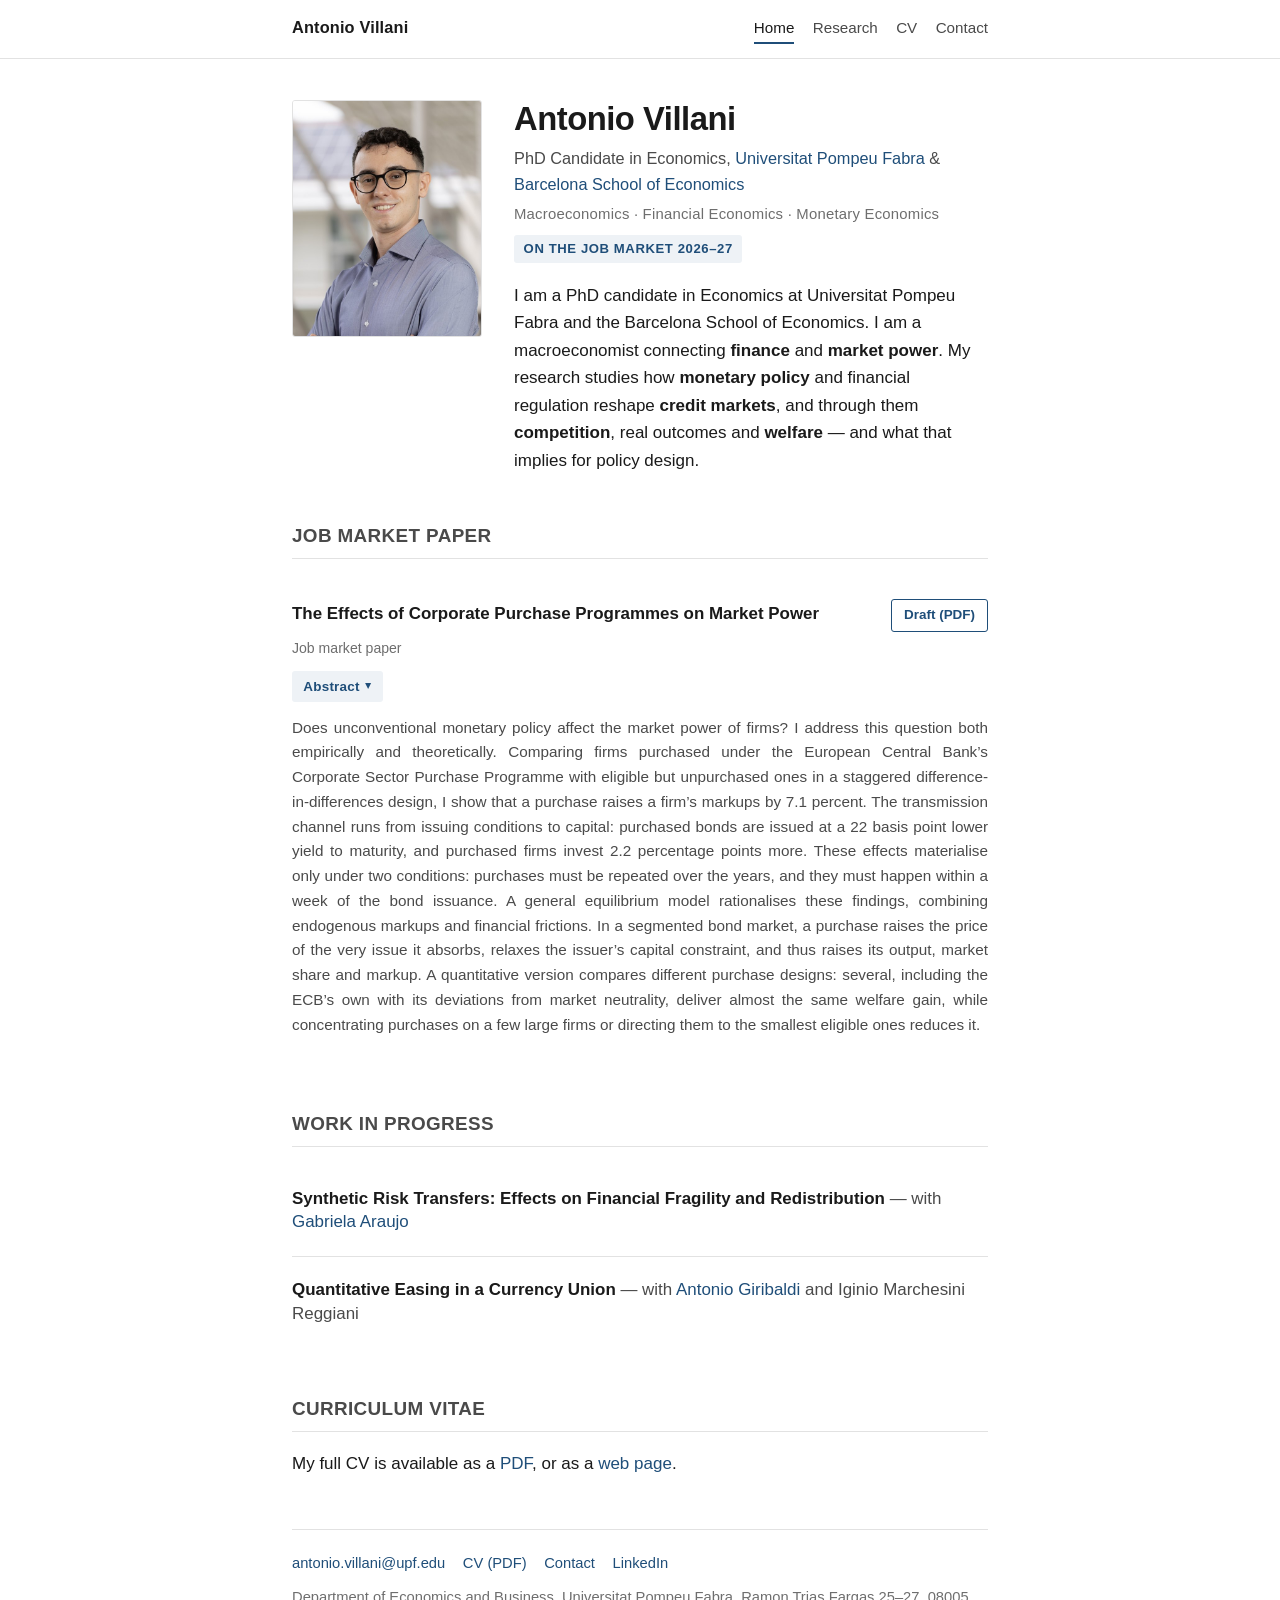
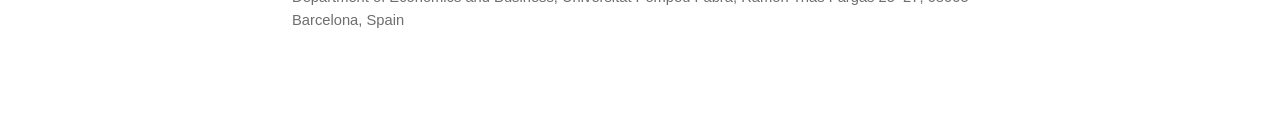
==== index.html @ 794d1407 "Publish 19 Oct JMP draft and its revised abstract - JMP: 19 October draft (110 pages) at the unchang" ====
<!DOCTYPE html>
<html lang="en">
<head>
<meta charset="utf-8">
<meta name="viewport" content="width=device-width, initial-scale=1">
<meta name="color-scheme" content="light">

<title>Antonio Villani &mdash; Macrofinance and Market Power | Economics PhD Candidate, UPF</title>
<meta name="description" content="Antonio Villani, economics PhD candidate at Universitat Pompeu Fabra. Macrofinance and market power: how monetary policy in credit markets affects competition.">
<meta name="author" content="Antonio Villani">
<link rel="canonical" href="https://antoniovillani.eu/">

<meta property="og:type" content="profile">
<meta property="og:site_name" content="Antonio Villani">
<meta property="og:title" content="Antonio Villani &mdash; Macrofinance and Market Power | Economics PhD Candidate, UPF">
<meta property="og:description" content="PhD candidate in economics at Universitat Pompeu Fabra and the Barcelona School of Economics, connecting macrofinance and market power. On the job market 2026-27.">
<meta property="og:url" content="https://antoniovillani.eu/">
<meta property="og:image" content="https://antoniovillani.eu/assets/photo.jpg">
<meta property="og:locale" content="en_GB">
<meta property="profile:first_name" content="Antonio">
<meta property="profile:last_name" content="Villani">
<meta name="twitter:card" content="summary">
<meta name="twitter:title" content="Antonio Villani &mdash; Macrofinance and Market Power | Economics PhD Candidate, UPF">
<meta name="twitter:description" content="PhD candidate in economics at Universitat Pompeu Fabra and the Barcelona School of Economics, connecting macrofinance and market power. On the job market 2026-27.">
<meta name="twitter:image" content="https://antoniovillani.eu/assets/photo.jpg">

<link rel="icon" href="assets/favicon.svg" type="image/svg+xml">
<link rel="stylesheet" href="css/style.css">

<script type="application/ld+json">
{
  "@context": "https://schema.org",
  "@type": "Person",
  "name": "Antonio Villani",
  "givenName": "Antonio",
  "familyName": "Villani",
  "jobTitle": "PhD Candidate in Economics",
  "url": "https://antoniovillani.eu/",
  "image": "https://antoniovillani.eu/assets/photo.jpg",
  "email": "mailto:antonio.villani@upf.edu",
  "sameAs": ["https://www.linkedin.com/in/antonio-villani-98it"],
  "description": "PhD candidate in economics at Universitat Pompeu Fabra and the Barcelona School of Economics, connecting finance and market power: how monetary policy and financial regulation reshape credit markets, and through them competition, real outcomes and welfare.",
  "knowsAbout": ["Macroeconomics", "Financial Economics", "Monetary Economics", "Firm Dynamics",
                 "Monetary Policy", "Fiscal Policy", "Business Cycles",
                 "Market Power", "Macrofinance", "Macroeconomic Theory"],
  "affiliation": [
    {
      "@type": "CollegeOrUniversity",
      "name": "Universitat Pompeu Fabra",
      "url": "https://www.upf.edu/"
    },
    {
      "@type": "EducationalOrganization",
      "name": "Barcelona School of Economics",
      "url": "https://bse.eu/"
    }
  ],
  "alumniOf": {
    "@type": "CollegeOrUniversity",
    "name": "Universitat Pompeu Fabra",
    "url": "https://www.upf.edu/"
  }
}
</script>

<script type="application/ld+json">
{
  "@context": "https://schema.org",
  "@type": "ScholarlyArticle",
  "headline": "The Effects of Corporate Purchase Programmes on Market Power",
  "name": "The Effects of Corporate Purchase Programmes on Market Power",
  "author": {
    "@type": "Person",
    "name": "Antonio Villani",
    "url": "https://antoniovillani.eu/"
  },
  "abstract": "Does unconventional monetary policy affect the market power of firms? I address this question both empirically and theoretically. Comparing firms purchased under the European Central Bank’s Corporate Sector Purchase Programme with eligible but unpurchased ones in a staggered difference-in-differences design, I show that a purchase raises a firm’s markups by 7.1 percent. The transmission channel runs from issuing conditions to capital: purchased bonds are issued at a 22 basis point lower yield to maturity, and purchased firms invest 2.2 percentage points more. These effects materialise only under two conditions: purchases must be repeated over the years, and they must happen within a week of the bond issuance. A general equilibrium model rationalises these findings, combining endogenous markups and financial frictions. In a segmented bond market, a purchase raises the price of the very issue it absorbs, relaxes the issuer’s capital constraint, and thus raises its output, market share and markup. A quantitative version compares different purchase designs: several, including the ECB’s own with its deviations from market neutrality, deliver almost the same welfare gain, while concentrating purchases on a few large firms or directing them to the smallest eligible ones reduces it.",
  "about": [
    "Market power",
    "Markups",
    "Unconventional monetary policy",
    "Corporate Sector Purchase Programme",
    "Corporate bond markets"
  ],
  "keywords": "Unconventional Monetary Policy, CSPP, Financial Frictions, Market Power, Endogenous Markups",
  "inLanguage": "en",
  "creativeWorkStatus": "Draft",
  "publisher": {
    "@type": "Organization",
    "name": "Universitat Pompeu Fabra"
  },
  "url": "https://antoniovillani.eu/files/villani_corporate_purchases_market_power.pdf",
  "encodingFormat": "application/pdf",
  "dateModified": "2026-10-19"
}
</script>
</head>
<body>

<a class="skip-link" href="#main">Skip to content</a>

<nav class="site-nav">
  <div class="nav-inner">
    <span class="nav-name"><a href="./">Antonio Villani</a></span>
    <div class="nav-links">
      <a href="./" class="active">Home</a>
      <a href="research.html">Research</a>
      <a href="cv.html">CV</a>
      <a href="contact.html">Contact</a>
    </div>
  </div>
</nav>

<div class="container">

  <header class="header-section">
    <img src="assets/photo.jpg"
         alt="Antonio Villani, PhD candidate in economics at Universitat Pompeu Fabra, researching macrofinance and market power"
         class="profile-photo" width="600" height="750">
    <div class="header-content">
      <h1>Antonio Villani</h1>
      <p class="role">PhD Candidate in Economics, <a href="https://www.upf.edu/">Universitat Pompeu Fabra</a> &amp; <a href="https://bse.eu/">Barcelona School of Economics</a></p>
      <p class="fields">Macroeconomics &middot; Financial Economics &middot; Monetary Economics</p>
      <p class="market-flag">On the job market 2026&ndash;27</p>

      <p class="intro-text">I am a PhD candidate in Economics at Universitat Pompeu Fabra and the Barcelona School of Economics. I am a macroeconomist connecting <strong>finance</strong> and <strong>market power</strong>. My research studies how <strong>monetary policy</strong> and financial regulation reshape <strong>credit markets</strong>, and through them <strong>competition</strong>, real outcomes and <strong>welfare</strong> &mdash; and what that implies for policy design.</p>
    </div>
  </header>

  <main id="main">

    <section aria-labelledby="jmp-heading">
      <h2 id="jmp-heading">Job Market Paper</h2>

      <article class="paper">
        <div class="paper-head">
          <h3 class="paper-title">The Effects of Corporate Purchase Programmes on Market Power</h3>
          <a class="paper-action-btn" href="files/villani_corporate_purchases_market_power.pdf">Draft (PDF)</a>
        </div>
        <p class="paper-meta">Job market paper</p>

        <details class="paper-toggle" open>
          <summary>Abstract</summary>
          <p class="paper-abstract">Does unconventional monetary policy affect the market power of firms? I address this question both empirically and theoretically. Comparing firms purchased under the European Central Bank&rsquo;s Corporate Sector Purchase Programme with eligible but unpurchased ones in a staggered difference-in-differences design, I show that a purchase raises a firm&rsquo;s markups by 7.1 percent. The transmission channel runs from issuing conditions to capital: purchased bonds are issued at a 22 basis point lower yield to maturity, and purchased firms invest 2.2 percentage points more. These effects materialise only under two conditions: purchases must be repeated over the years, and they must happen within a week of the bond issuance. A general equilibrium model rationalises these findings, combining endogenous markups and financial frictions. In a segmented bond market, a purchase raises the price of the very issue it absorbs, relaxes the issuer&rsquo;s capital constraint, and thus raises its output, market share and markup. A quantitative version compares different purchase designs: several, including the ECB&rsquo;s own with its deviations from market neutrality, deliver almost the same welfare gain, while concentrating purchases on a few large firms or directing them to the smallest eligible ones reduces it.</p>
        </details>
      </article>
    </section>

    <section aria-labelledby="wip-heading">
      <h2 id="wip-heading">Work in Progress</h2>

      <article class="paper">
        <div class="paper-head">
          <h3 class="paper-title">Synthetic Risk Transfers: Effects on Financial Fragility and Redistribution
            <span class="paper-coauthor">&mdash; with <a href="https://araujo-gabriela.github.io">Gabriela Araujo</a></span>
          </h3>
        </div>
      </article>

      <article class="paper">
        <div class="paper-head">
          <h3 class="paper-title">Quantitative Easing in a Currency Union
            <span class="paper-coauthor">&mdash; with <a href="https://antoniogiribaldi.github.io">Antonio Giribaldi</a> and Iginio Marchesini Reggiani</span>
          </h3>
        </div>
      </article>
    </section>

    <section aria-labelledby="cv-heading">
      <h2 id="cv-heading">Curriculum Vitae</h2>
      <p>My full CV is available as a <a href="files/villani_cv.pdf">PDF</a>, or as a <a href="cv.html">web page</a>.</p>
    </section>

  </main>

  <footer class="site-footer">
    <div class="footer-links">
      <a href="mailto:antonio.villani@upf.edu">antonio.villani@upf.edu</a>
      <a href="files/villani_cv.pdf">CV (PDF)</a>
      <a href="contact.html">Contact</a>
      <a href="https://www.linkedin.com/in/antonio-villani-98it">LinkedIn</a>
    </div>
    <p>Department of Economics and Business, Universitat Pompeu Fabra, Ramon Trias Fargas 25&ndash;27, 08005 Barcelona, Spain</p>
  </footer>

</div>

</body>
</html>
---- css/style.css ----
/* Antonio Villani — antoniovillani.eu
   One stylesheet. No frameworks, no external requests, no JavaScript. */

:root {
  --ink:        #1a1a1a;
  --ink-soft:   #4a4a4a;
  --ink-faint:  #6e6e6e;
  --accent:     #1f4e79;
  --accent-dk:  #163a59;
  --rule:       #e2e2e2;
  --bg:         #ffffff;
  --bg-soft:    #f7f7f5;
  --pill:       #eef2f6;
  --measure:    46rem;
}

*, *::before, *::after { box-sizing: border-box; }

html { -webkit-text-size-adjust: 100%; }

body {
  margin: 0;
  background: var(--bg);
  color: var(--ink);
  font-family: -apple-system, BlinkMacSystemFont, "Segoe UI", Roboto,
               "Helvetica Neue", Arial, sans-serif;
  font-size: 17px;
  line-height: 1.62;
  -webkit-font-smoothing: antialiased;
}

a { color: var(--accent); text-decoration: none; }
a:hover { color: var(--accent-dk); text-decoration: underline; }

/* ---------- Skip link (accessibility) ---------- */
.skip-link {
  position: absolute; left: -9999px; top: 0;
  background: var(--accent); color: #fff; padding: .6rem 1rem; z-index: 100;
}
.skip-link:focus { left: 0; }

/* ---------- Nav ---------- */
.site-nav {
  border-bottom: 1px solid var(--rule);
  background: rgba(255,255,255,.95);
  position: sticky; top: 0; z-index: 50;
  backdrop-filter: saturate(180%) blur(8px);
}
.nav-inner {
  max-width: var(--measure); margin: 0 auto; padding: .85rem 1.25rem;
  display: flex; align-items: baseline; justify-content: space-between;
  flex-wrap: wrap; gap: .4rem 1rem;
}
.nav-name {
  font-weight: 600; letter-spacing: .01em; color: var(--ink);
  font-size: 1.02rem; white-space: nowrap;
}
.nav-name a { color: inherit; }
.nav-name a:hover { text-decoration: none; color: var(--accent); }
.nav-links { display: flex; gap: 1.15rem; flex-wrap: wrap; }
.nav-links a {
  color: var(--ink-soft); font-size: .95rem;
  padding-bottom: 2px; border-bottom: 2px solid transparent;
}
.nav-links a:hover { color: var(--accent); text-decoration: none; }
.nav-links a.active { color: var(--ink); border-bottom-color: var(--accent); font-weight: 500; }

/* ---------- Layout ---------- */
.container { max-width: var(--measure); margin: 0 auto; padding: 2.6rem 1.25rem 4rem; }

h1 {
  font-size: 2.05rem; line-height: 1.18; margin: 0 0 .35rem;
  letter-spacing: -.015em; font-weight: 650;
}
h2 {
  font-size: 1.18rem; margin: 2.9rem 0 1.1rem; letter-spacing: .02em;
  text-transform: uppercase; color: var(--ink-soft); font-weight: 600;
  padding-bottom: .45rem; border-bottom: 1px solid var(--rule);
}
h3 { font-size: 1.04rem; margin: 1.9rem 0 .5rem; font-weight: 600; }
p { margin: 0 0 1.05rem; }

/* ---------- Header block ---------- */
.header-section {
  display: grid; grid-template-columns: 190px 1fr; gap: 2rem; align-items: start;
  margin-bottom: .8rem;
}
.profile-photo {
  width: 100%; height: auto; border-radius: 3px; display: block;
  border: 1px solid var(--rule);
}
.role { font-size: 1.02rem; color: var(--ink-soft); margin: 0 0 .3rem; }
.fields {
  font-size: .93rem; color: var(--ink-faint); margin: 0 0 .5rem;
  letter-spacing: .015em;
}
.market-flag {
  display: inline-block; font-size: .82rem; font-weight: 600;
  letter-spacing: .045em; text-transform: uppercase;
  color: var(--accent); background: var(--pill);
  padding: .22rem .6rem; border-radius: 3px; margin-bottom: 1.15rem;
}
.intro-text { margin-bottom: 1rem; }
.header-content > p:last-child { margin-bottom: 0; }

/* ---------- Papers ---------- */
.paper { padding: 1.35rem 0; border-bottom: 1px solid var(--rule); }
.paper:last-child { border-bottom: 0; }
.paper-head {
  display: flex; align-items: baseline; justify-content: space-between;
  gap: 1rem; flex-wrap: wrap;
}
.paper-title { font-size: 1.06rem; font-weight: 600; margin: 0; line-height: 1.4; flex: 1 1 20rem; }
.paper-meta { font-size: .88rem; color: var(--ink-faint); margin: .3rem 0 .7rem; }
.paper-coauthor { font-weight: 400; color: var(--ink-soft); }

.paper-action-btn {
  display: inline-block; font-size: .84rem; font-weight: 550;
  padding: .3rem .75rem; border: 1px solid var(--accent); border-radius: 3px;
  color: var(--accent); background: #fff; white-space: nowrap;
}
.paper-action-btn:hover { background: var(--accent); color: #fff; text-decoration: none; }
.paper-action-btn.muted {
  border-color: var(--rule); color: var(--ink-faint); cursor: default; background: var(--bg-soft);
}

/* Native <details> disclosure — no JavaScript anywhere on this site. */
.paper-toggle { margin-top: .2rem; }
.paper-toggle > summary {
  list-style: none; cursor: pointer; display: inline-flex; align-items: center;
  gap: .38rem; font-size: .84rem; font-weight: 550; letter-spacing: .02em;
  color: var(--accent); background: var(--pill);
  padding: .3rem .7rem; border-radius: 3px; user-select: none;
}
.paper-toggle > summary::-webkit-details-marker { display: none; }
.paper-toggle > summary::marker { content: ""; }
.paper-toggle > summary:hover { background: #e3eaf2; }
.paper-toggle > summary::after {
  content: "▸"; font-size: .72rem; transition: transform .15s ease; display: inline-block;
}
.paper-toggle[open] > summary::after { transform: rotate(90deg); }
.paper-abstract {
  margin: .85rem 0 .2rem; font-size: .955rem; color: var(--ink-soft);
  text-align: justify; hyphens: auto;
}
/* Research page shows abstracts permanently expanded. */
.abstract-static {
  margin: .7rem 0 0; font-size: .955rem; color: var(--ink-soft);
  text-align: justify; hyphens: auto;
}

/* ---------- Placeholders (must be impossible to miss) ---------- */
.placeholder {
  border-left: 3px solid #c9922e; background: #fdf7ea;
  padding: .8rem 1rem; margin: .9rem 0; font-size: .92rem; color: #6b5320;
}
.placeholder strong { color: #8a6516; letter-spacing: .04em; }

/* ---------- Definition-style lists (CV, teaching, contact) ---------- */
.entry { margin: 0 0 1.4rem; }
.entry-head {
  display: flex; justify-content: space-between; gap: 1rem;
  flex-wrap: wrap; align-items: baseline;
}
.entry-title { font-weight: 600; }
.entry-date { color: var(--ink-faint); font-size: .9rem; white-space: nowrap; }
.entry-detail { color: var(--ink-soft); font-size: .95rem; margin: .15rem 0 0; }

.contact-list { list-style: none; padding: 0; margin: 0; }
.contact-list li { margin-bottom: .8rem; }
.contact-label {
  display: block; font-size: .8rem; text-transform: uppercase;
  letter-spacing: .05em; color: var(--ink-faint); margin-bottom: .1rem;
}

/* ---------- Footer ---------- */
.site-footer {
  border-top: 1px solid var(--rule); margin-top: 3.2rem; padding-top: 1.4rem;
  font-size: .92rem; color: var(--ink-faint);
}
.site-footer a { color: var(--accent); }
.footer-links { display: flex; gap: 1.1rem; flex-wrap: wrap; margin-bottom: .6rem; }

/* ---------- Responsive ---------- */
@media (max-width: 720px) {
  body { font-size: 16.5px; }
  .container { padding: 2rem 1.1rem 3rem; }
  .header-section { grid-template-columns: 1fr; gap: 1.3rem; justify-items: center; text-align: center; }
  .profile-photo { max-width: 190px; }
  .header-content { text-align: left; }
  h1 { font-size: 1.8rem; text-align: center; }
  .role, .fields { text-align: center; }
  .market-flag { display: block; width: fit-content; margin-inline: auto; }
  .nav-inner { justify-content: center; }
  .paper-abstract, .abstract-static { text-align: left; }
}

@media print {
  .site-nav, .paper-action-btn { display: none; }
  .paper-toggle > summary { display: none; }
  .paper-abstract { display: block !important; }
  a { color: inherit; text-decoration: none; }
}

/* ==========================================================================
   CV document page (cv.html)
   Reads as a standalone document rather than a site page: its own toolbar
   instead of the site nav, tighter section rules, right-aligned year column.
   ========================================================================== */

.cv-toolbar {
  border-bottom: 1px solid var(--rule);
  background: rgba(255,255,255,.95);
  position: sticky; top: 0; z-index: 50;
  backdrop-filter: saturate(180%) blur(8px);
}
.cv-toolbar-inner {
  max-width: var(--measure); margin: 0 auto; padding: .8rem 1.25rem;
  display: flex; align-items: center; justify-content: space-between;
  gap: .6rem 1rem; flex-wrap: wrap;
}
.cv-toolbar-links { display: flex; gap: 1.1rem; flex-wrap: wrap; font-size: .95rem; }
.cv-toolbar-links a { color: var(--ink-soft); }
.cv-toolbar-links a:hover { color: var(--accent); text-decoration: none; }

.btn-pdf {
  display: inline-block; font-size: .86rem; font-weight: 600; letter-spacing: .015em;
  padding: .4rem .95rem; border-radius: 3px; white-space: nowrap;
  background: var(--accent); color: #fff; border: 1px solid var(--accent);
}
.btn-pdf:hover { background: var(--accent-dk); border-color: var(--accent-dk); color: #fff; text-decoration: none; }

.cv-name {
  font-size: 1.95rem; font-weight: 650; letter-spacing: -.015em;
  margin: 0 0 .9rem; line-height: 1.15;
}
.cv-contact {
  display: flex; justify-content: space-between; gap: 1rem 2rem; flex-wrap: wrap;
  font-size: .93rem; color: var(--ink-soft); line-height: 1.55;
  padding-bottom: 1.1rem; border-bottom: 2px solid var(--ink);
}

.cv-section { margin-top: 1.9rem; }
.cv-section-title {
  font-size: .82rem; font-weight: 700; letter-spacing: .09em; text-transform: uppercase;
  color: var(--ink); margin: 0 0 .7rem; padding-bottom: .3rem;
  border-bottom: 1px solid var(--rule);
}
.cv-subsection-title {
  font-size: .88rem; font-weight: 600; color: var(--ink-soft);
  margin: 1rem 0 .35rem; font-style: italic;
}

.cv-entries { width: 100%; border-collapse: collapse; }
.cv-entries td { vertical-align: top; padding: .3rem 0; font-size: .95rem; }
.cv-entries td.desc { padding-right: 1.2rem; }
.cv-entries td.year {
  text-align: right; white-space: nowrap; color: var(--ink-faint);
  font-size: .89rem; width: 1%; font-variant-numeric: tabular-nums;
}
.cv-entries td.yr {
  white-space: nowrap; color: var(--ink-faint); font-size: .89rem;
  width: 1%; padding-right: 1.1rem; font-variant-numeric: tabular-nums;
}
.cv-detail { display: block; color: var(--ink-faint); font-size: .88rem; margin-top: .1rem; }
.cv-list { margin: .2rem 0 0; padding-left: 1.15rem; font-size: .95rem; }
.cv-list li { margin-bottom: .3rem; }
.cv-list li::marker { color: var(--ink-faint); }
.cv-plain { font-size: .95rem; margin: 0; }
.cv-updated {
  margin-top: 2.4rem; padding-top: 1rem; border-top: 1px solid var(--rule);
  font-size: .86rem; color: var(--ink-faint);
}

@media (max-width: 720px) {
  .cv-name { font-size: 1.65rem; }
  .cv-contact { flex-direction: column; gap: .5rem; }
  /* Stack each row so a long description never crushes the year. */
  .cv-entries, .cv-entries tbody, .cv-entries tr, .cv-entries td { display: block; width: auto; }
  .cv-entries tr { padding: .45rem 0; }
  .cv-entries td { padding: 0; }
  .cv-entries td.year { text-align: left; margin-top: .1rem; }
  .cv-entries td.yr { margin-bottom: .1rem; font-weight: 600; }
}

@media print {
  .cv-toolbar { display: none; }
  .cv-section { break-inside: avoid; page-break-inside: avoid; }
  .cv-contact { border-bottom-color: #000; }
  .container { padding-top: 0; }
}
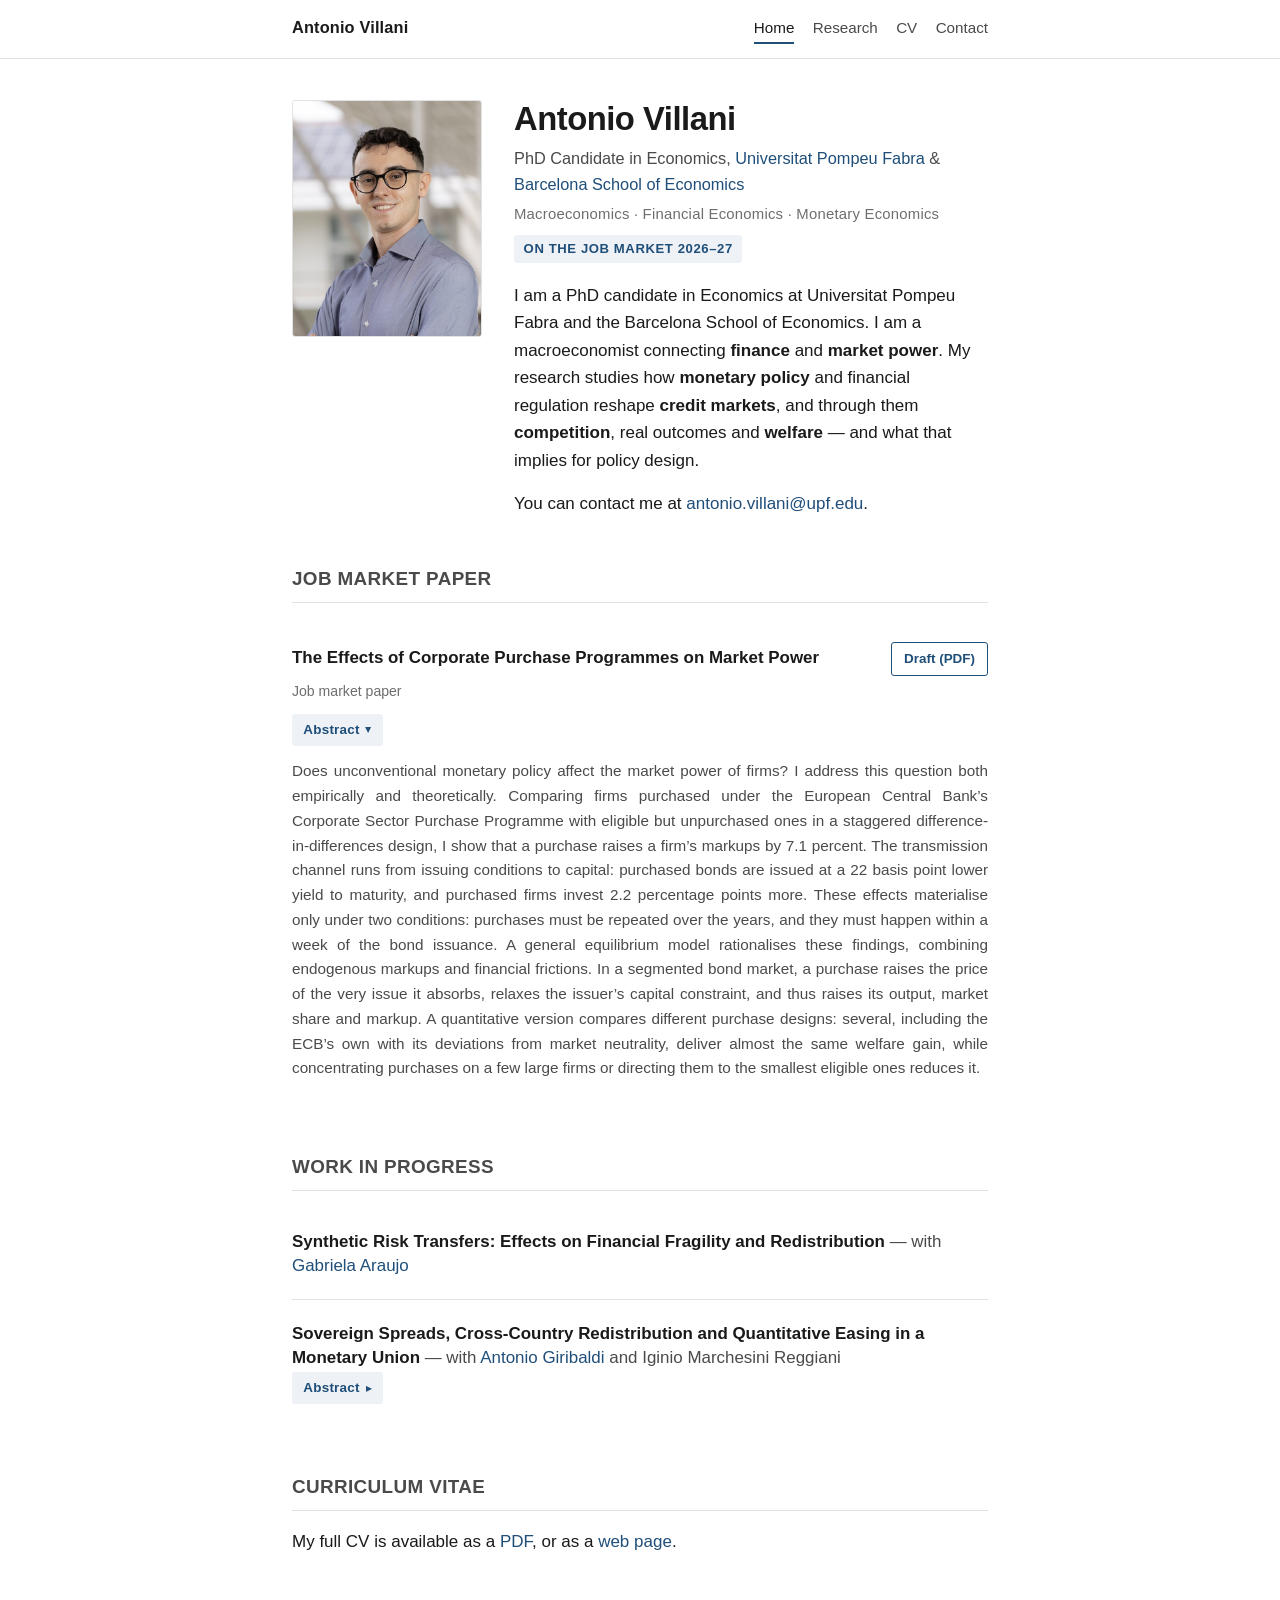
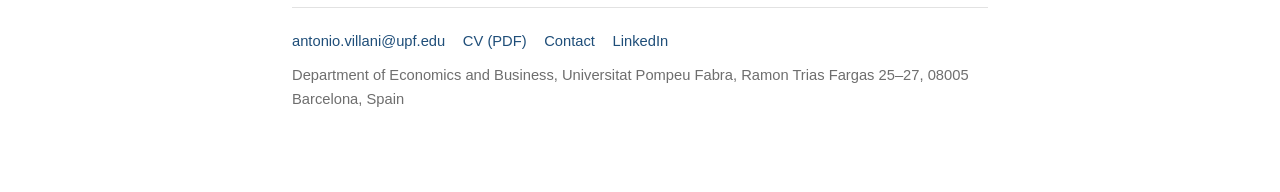
==== commit 81ac497e: "Monetary Union paper: new title and abstract; CV v10; contact line - Work in Progress: the paper wit" ====
--- a/index.html
+++ b/index.html
@@ -124,6 +124,7 @@
       <p class="market-flag">On the job market 2026&ndash;27</p>
 
       <p class="intro-text">I am a PhD candidate in Economics at Universitat Pompeu Fabra and the Barcelona School of Economics. I am a macroeconomist connecting <strong>finance</strong> and <strong>market power</strong>. My research studies how <strong>monetary policy</strong> and financial regulation reshape <strong>credit markets</strong>, and through them <strong>competition</strong>, real outcomes and <strong>welfare</strong> &mdash; and what that implies for policy design.</p>
+      <p class="intro-text">You can contact me at <a href="mailto:antonio.villani@upf.edu">antonio.villani@upf.edu</a>.</p>
     </div>
   </header>
 
@@ -159,10 +160,14 @@
 
       <article class="paper">
         <div class="paper-head">
-          <h3 class="paper-title">Quantitative Easing in a Currency Union
+          <h3 class="paper-title">Sovereign Spreads, Cross-Country Redistribution and Quantitative Easing in a Monetary Union
             <span class="paper-coauthor">&mdash; with <a href="https://antoniogiribaldi.github.io">Antonio Giribaldi</a> and Iginio Marchesini Reggiani</span>
           </h3>
         </div>
+        <details class="paper-toggle">
+          <summary>Abstract</summary>
+          <p class="paper-abstract">In a monetary union without a fiscal union, each government pays its own interest rate while its bonds are held across borders. Spread differentials that arise from financial frictions rather than default risk therefore redistribute resources between the households of different member states, a channel distinct from the level of interest rates. We document the interest flows that spread differentials generate across euro-area countries, using bilateral holdings imputed from the ECB&rsquo;s Securities Holdings Statistics. We then build a two-country New Keynesian model in which financial frictions generate these differentials. After a common financial shock, the spread of the more indebted country rises more, and resources flow from its households to those of the other country. Quantitative easing allocated by the capital key barely narrows the differential and leaves most of this redistribution in place; purchases targeted at the high-spread country close the differential and largely offset it.</p>
+        </details>
       </article>
     </section>
 
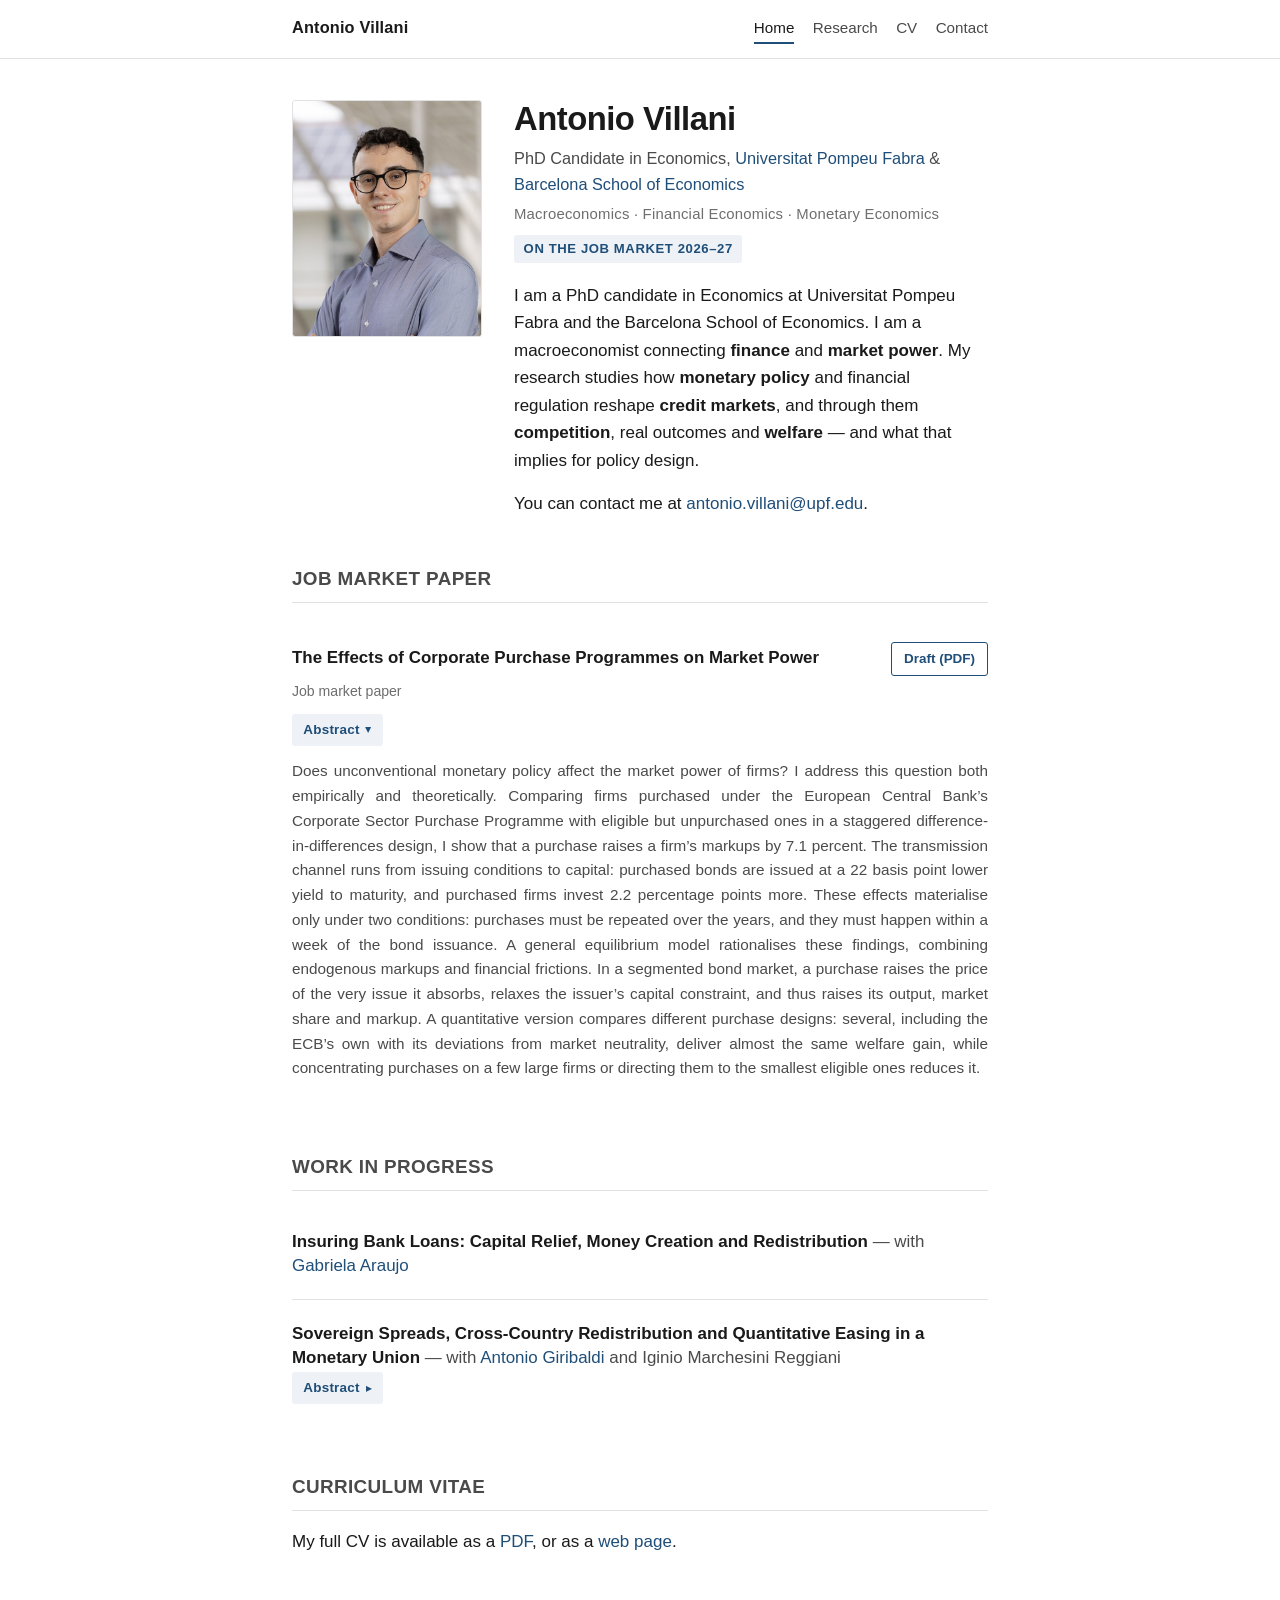
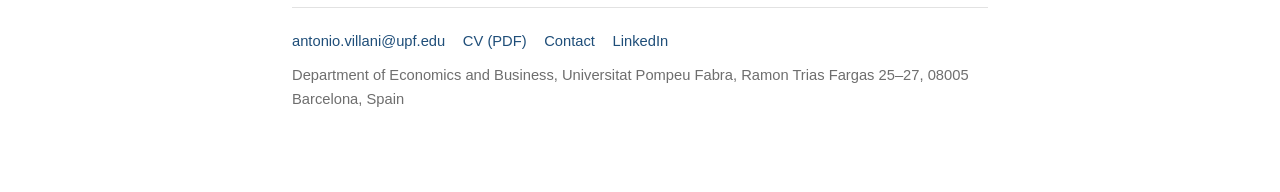
==== commit 2ddd4a7a: "Publish CV v11; retitle the joint paper with Gabriela Araujo CV PDF replaced by the 26 Oct vintage (" ====
--- a/index.html
+++ b/index.html
@@ -40,7 +40,7 @@
   "email": "mailto:antonio.villani@upf.edu",
   "sameAs": ["https://www.linkedin.com/in/antonio-villani-98it"],
   "description": "PhD candidate in economics at Universitat Pompeu Fabra and the Barcelona School of Economics, connecting finance and market power: how monetary policy and financial regulation reshape credit markets, and through them competition, real outcomes and welfare.",
-  "knowsAbout": ["Macroeconomics", "Financial Economics", "Monetary Economics", "Firm Dynamics",
+  "knowsAbout": ["Macroeconomics", "Financial Economics", "Monetary Economics",
                  "Monetary Policy", "Fiscal Policy", "Business Cycles",
                  "Market Power", "Macrofinance", "Macroeconomic Theory"],
   "affiliation": [
@@ -152,7 +152,7 @@
 
       <article class="paper">
         <div class="paper-head">
-          <h3 class="paper-title">Synthetic Risk Transfers: Effects on Financial Fragility and Redistribution
+          <h3 class="paper-title">Insuring Bank Loans: Capital Relief, Money Creation and Redistribution
             <span class="paper-coauthor">&mdash; with <a href="https://araujo-gabriela.github.io">Gabriela Araujo</a></span>
           </h3>
         </div>
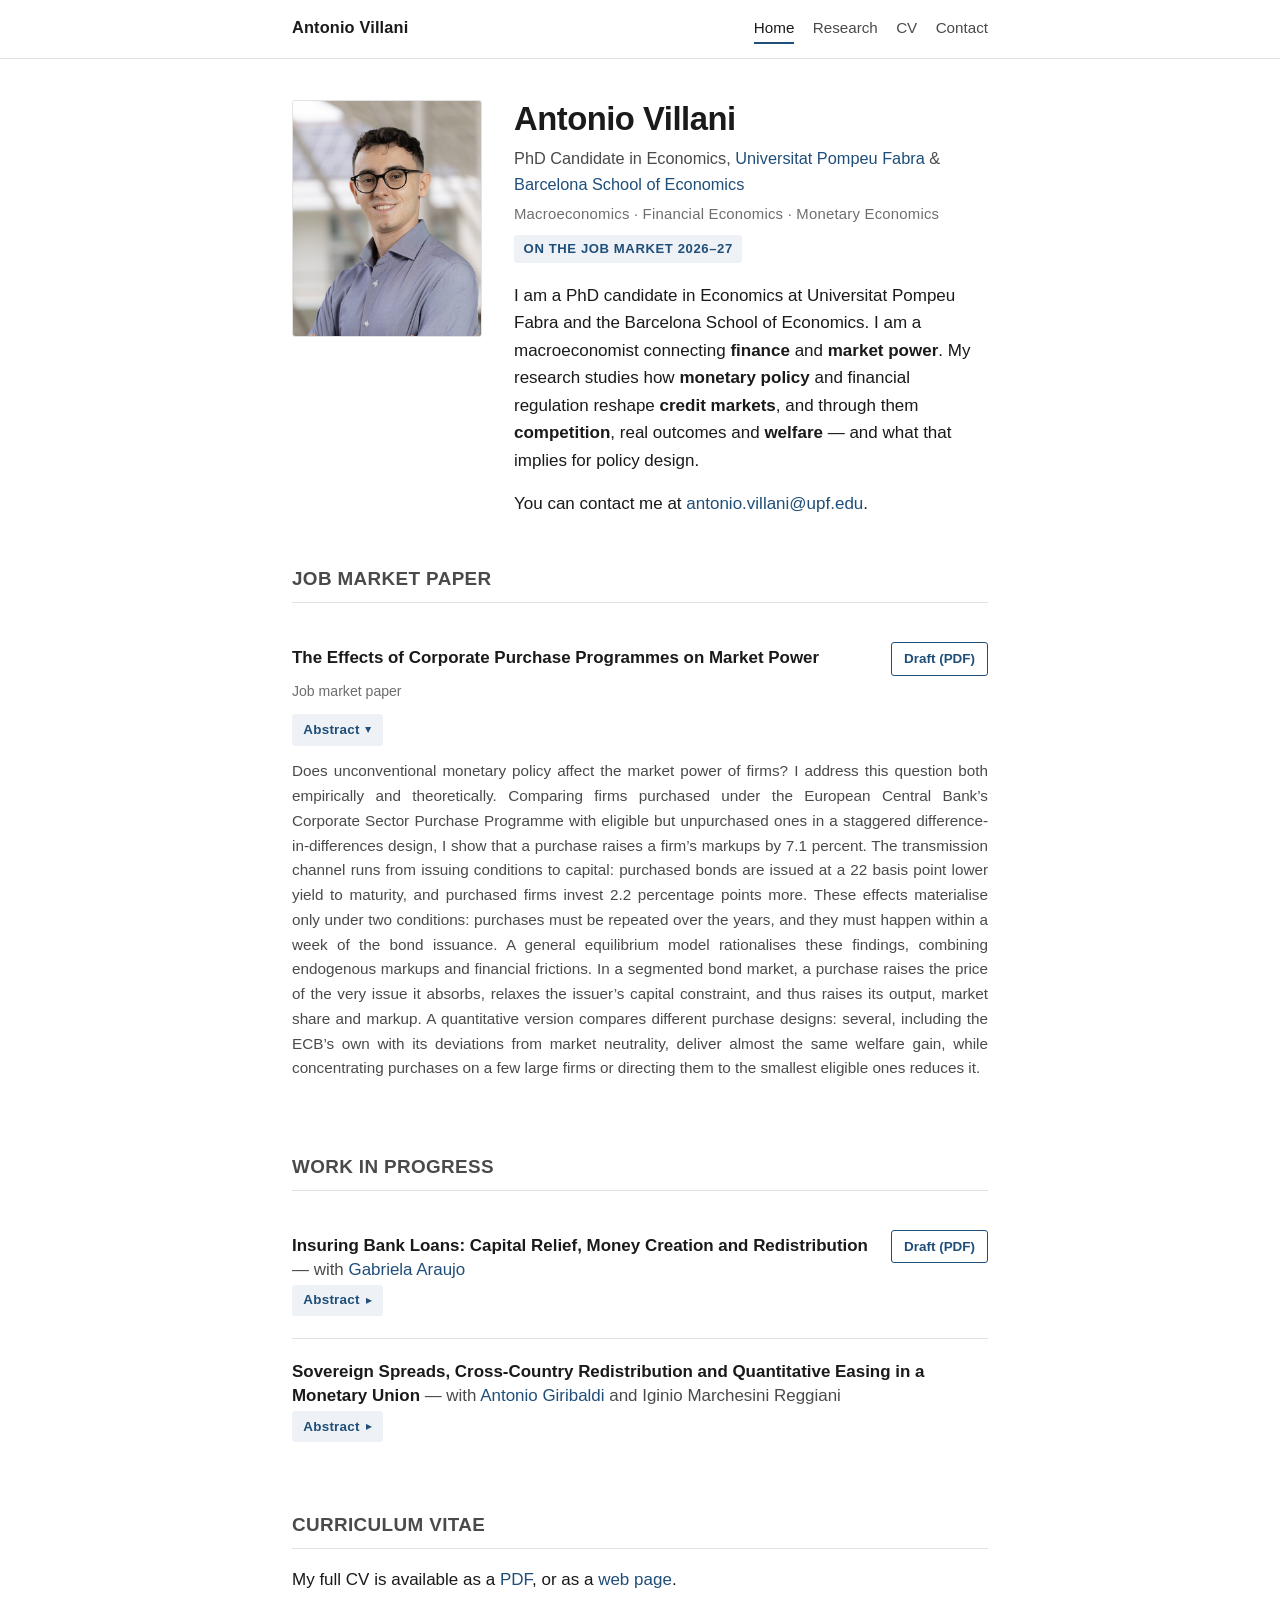
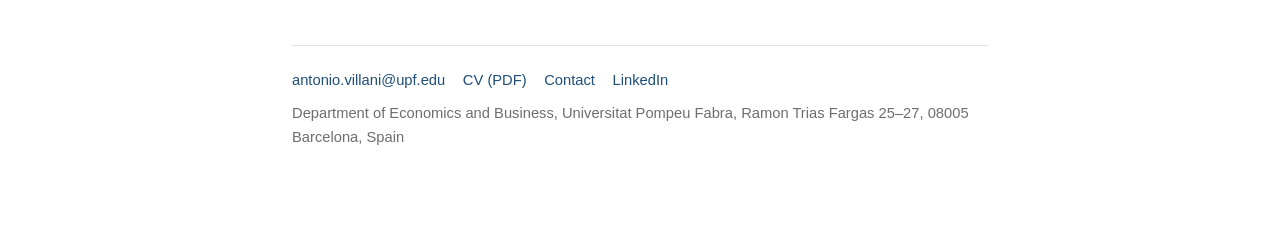
==== commit 264d7ee4: "Publish the Araujo paper draft and final abstract; CV v12 Draft (79 pp) overwrites the placeholder a" ====
--- a/index.html
+++ b/index.html
@@ -94,6 +94,33 @@
   "dateModified": "2026-10-19"
 }
 </script>
+
+<script type="application/ld+json">
+{
+  "@context": "https://schema.org",
+  "@type": "ScholarlyArticle",
+  "headline": "Insuring Bank Loans: Capital Relief, Money Creation and Redistribution",
+  "name": "Insuring Bank Loans: Capital Relief, Money Creation and Redistribution",
+  "author": [
+    {
+      "@type": "Person",
+      "name": "Gabriela Araujo",
+      "url": "https://araujo-gabriela.github.io"
+    },
+    {
+      "@type": "Person",
+      "name": "Antonio Villani",
+      "url": "https://antoniovillani.eu/"
+    }
+  ],
+  "abstract": "We develop a general-equilibrium model of loan insurance and bank capital, emphasizing the wedge between the capital insurance releases and the risk it transfers. Priced at the loss it transfers, protection is bought for the capital relief. Because bank lending creates deposits, the price level moves with credit, and the real value of the wages workers hold as money moves against it. The model explains why euro-area banks insure loans whose capital charge is high relative to their risk and become riskier relative to their capital. Quantitatively, insurance barely moves credit or prices but thins bank capital, and a tighter requirement leaks into the insurance market. After a shock the size of the global financial crisis, the price of protection rises as bank capital becomes scarce. When banks cannot raise all the capital they need, lending contracts and the burden shifts from bank owners to workers, whose wages it finances.",
+  "inLanguage": "en",
+  "creativeWorkStatus": "Draft",
+  "url": "https://antoniovillani.eu/files/araujo_villani_loan_insurance_money_redistribution.pdf",
+  "encodingFormat": "application/pdf",
+  "dateModified": "2026-10-26"
+}
+</script>
 </head>
 <body>
 
@@ -155,7 +182,12 @@
           <h3 class="paper-title">Insuring Bank Loans: Capital Relief, Money Creation and Redistribution
             <span class="paper-coauthor">&mdash; with <a href="https://araujo-gabriela.github.io">Gabriela Araujo</a></span>
           </h3>
+          <a class="paper-action-btn" href="files/araujo_villani_loan_insurance_money_redistribution.pdf">Draft (PDF)</a>
         </div>
+        <details class="paper-toggle">
+          <summary>Abstract</summary>
+          <p class="paper-abstract">We develop a general-equilibrium model of loan insurance and bank capital, emphasizing the wedge between the capital insurance releases and the risk it transfers. Priced at the loss it transfers, protection is bought for the capital relief. Because bank lending creates deposits, the price level moves with credit, and the real value of the wages workers hold as money moves against it. The model explains why euro-area banks insure loans whose capital charge is high relative to their risk and become riskier relative to their capital. Quantitatively, insurance barely moves credit or prices but thins bank capital, and a tighter requirement leaks into the insurance market. After a shock the size of the global financial crisis, the price of protection rises as bank capital becomes scarce. When banks cannot raise all the capital they need, lending contracts and the burden shifts from bank owners to workers, whose wages it finances.</p>
+        </details>
       </article>
 
       <article class="paper">
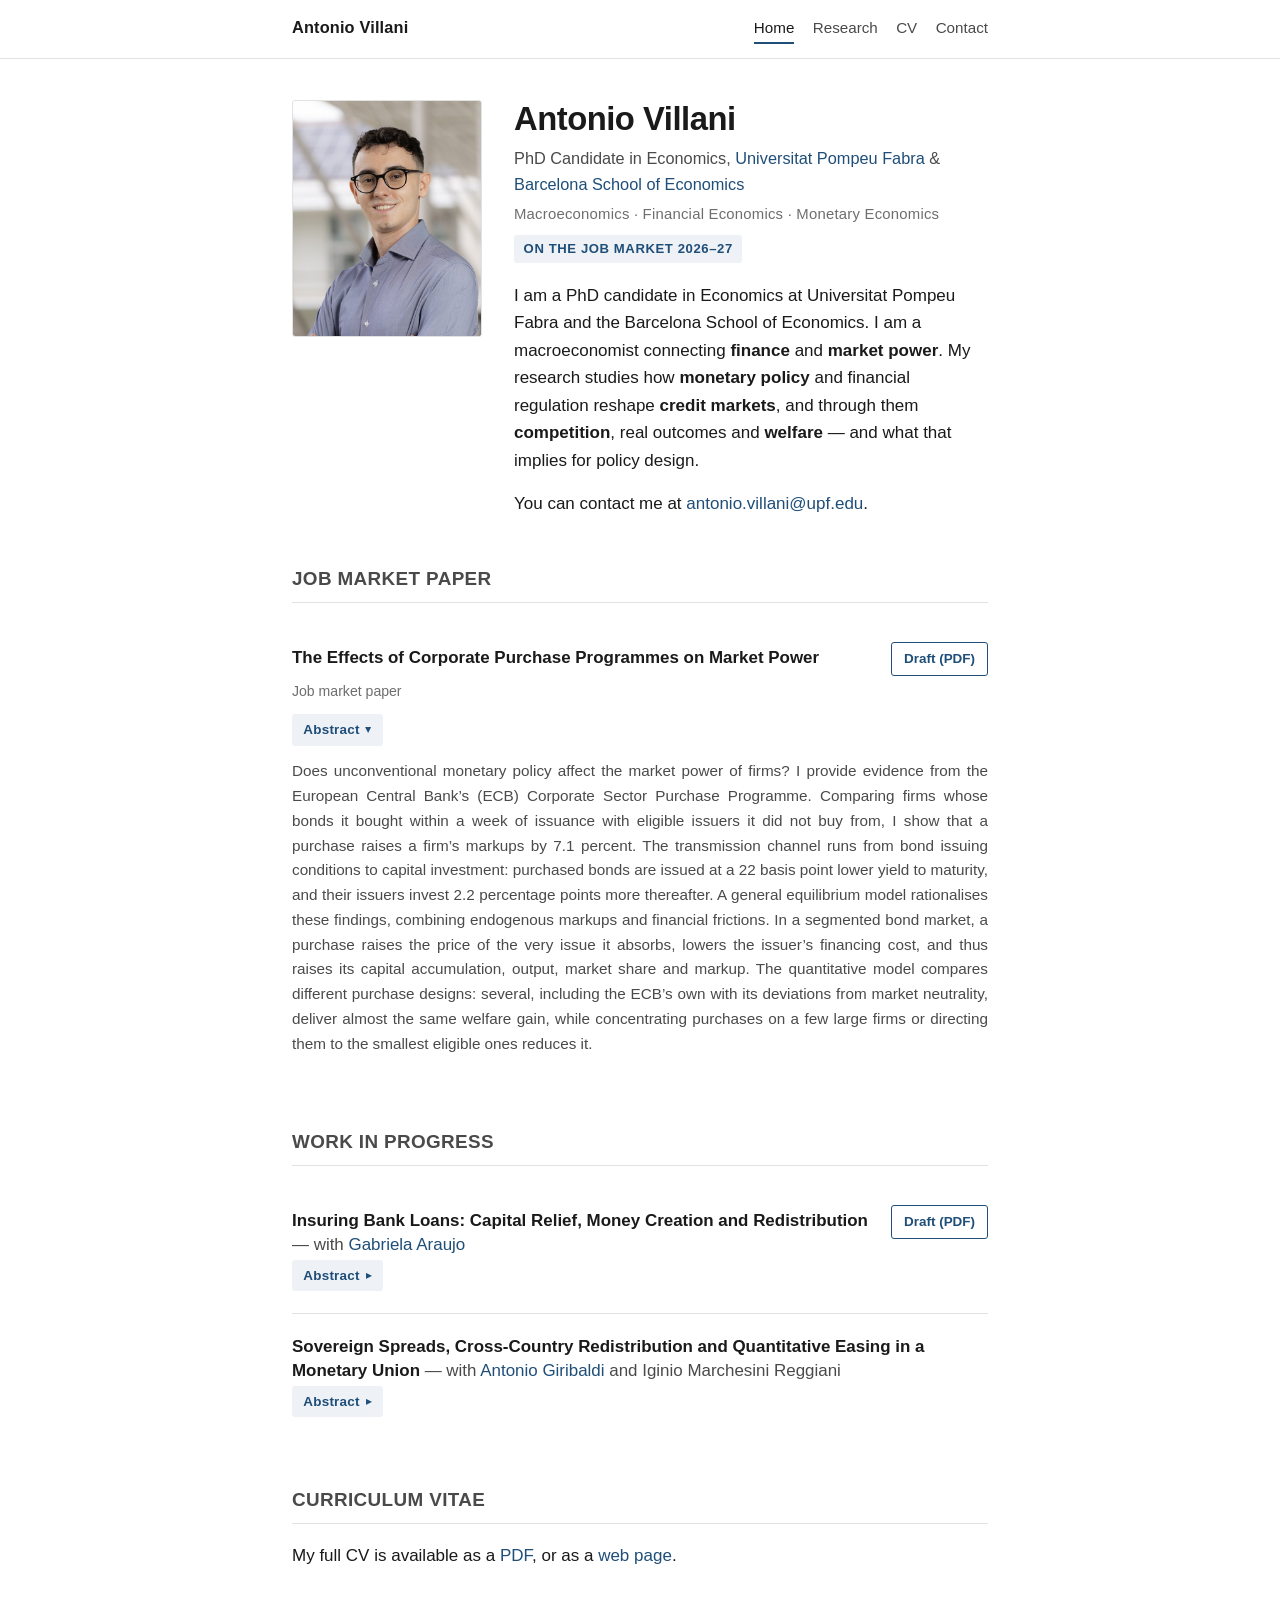
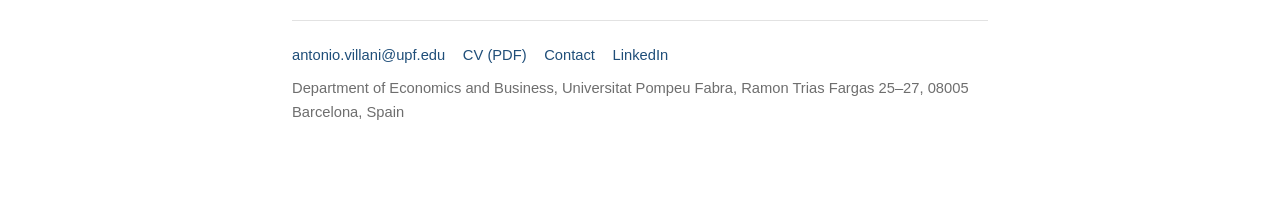
==== commit 3a140885: "Publish 31 Oct JMP draft and CV v13 JMP PDF replaced by the 31 Oct draft (105 pp). New abstract in a" ====
--- a/index.html
+++ b/index.html
@@ -15,14 +15,14 @@
 <meta property="og:title" content="Antonio Villani &mdash; Macrofinance and Market Power | Economics PhD Candidate, UPF">
 <meta property="og:description" content="PhD candidate in economics at Universitat Pompeu Fabra and the Barcelona School of Economics, connecting macrofinance and market power. On the job market 2026-27.">
 <meta property="og:url" content="https://antoniovillani.eu/">
-<meta property="og:image" content="https://antoniovillani.eu/assets/photo.jpg">
+<meta property="og:image" content="https://antoniovillani.eu/assets/photo.jpg?v=2">
 <meta property="og:locale" content="en_GB">
 <meta property="profile:first_name" content="Antonio">
 <meta property="profile:last_name" content="Villani">
 <meta name="twitter:card" content="summary">
 <meta name="twitter:title" content="Antonio Villani &mdash; Macrofinance and Market Power | Economics PhD Candidate, UPF">
 <meta name="twitter:description" content="PhD candidate in economics at Universitat Pompeu Fabra and the Barcelona School of Economics, connecting macrofinance and market power. On the job market 2026-27.">
-<meta name="twitter:image" content="https://antoniovillani.eu/assets/photo.jpg">
+<meta name="twitter:image" content="https://antoniovillani.eu/assets/photo.jpg?v=2">
 
 <link rel="icon" href="assets/favicon.svg" type="image/svg+xml">
 <link rel="stylesheet" href="css/style.css">
@@ -36,7 +36,7 @@
   "familyName": "Villani",
   "jobTitle": "PhD Candidate in Economics",
   "url": "https://antoniovillani.eu/",
-  "image": "https://antoniovillani.eu/assets/photo.jpg",
+  "image": "https://antoniovillani.eu/assets/photo.jpg?v=2",
   "email": "mailto:antonio.villani@upf.edu",
   "sameAs": ["https://www.linkedin.com/in/antonio-villani-98it"],
   "description": "PhD candidate in economics at Universitat Pompeu Fabra and the Barcelona School of Economics, connecting finance and market power: how monetary policy and financial regulation reshape credit markets, and through them competition, real outcomes and welfare.",
@@ -74,7 +74,7 @@
     "name": "Antonio Villani",
     "url": "https://antoniovillani.eu/"
   },
-  "abstract": "Does unconventional monetary policy affect the market power of firms? I address this question both empirically and theoretically. Comparing firms purchased under the European Central Bank’s Corporate Sector Purchase Programme with eligible but unpurchased ones in a staggered difference-in-differences design, I show that a purchase raises a firm’s markups by 7.1 percent. The transmission channel runs from issuing conditions to capital: purchased bonds are issued at a 22 basis point lower yield to maturity, and purchased firms invest 2.2 percentage points more. These effects materialise only under two conditions: purchases must be repeated over the years, and they must happen within a week of the bond issuance. A general equilibrium model rationalises these findings, combining endogenous markups and financial frictions. In a segmented bond market, a purchase raises the price of the very issue it absorbs, relaxes the issuer’s capital constraint, and thus raises its output, market share and markup. A quantitative version compares different purchase designs: several, including the ECB’s own with its deviations from market neutrality, deliver almost the same welfare gain, while concentrating purchases on a few large firms or directing them to the smallest eligible ones reduces it.",
+  "abstract": "Does unconventional monetary policy affect the market power of firms? I provide evidence from the European Central Bank’s (ECB) Corporate Sector Purchase Programme. Comparing firms whose bonds it bought within a week of issuance with eligible issuers it did not buy from, I show that a purchase raises a firm’s markups by 7.1 percent. The transmission channel runs from bond issuing conditions to capital investment: purchased bonds are issued at a 22 basis point lower yield to maturity, and their issuers invest 2.2 percentage points more thereafter. A general equilibrium model rationalises these findings, combining endogenous markups and financial frictions. In a segmented bond market, a purchase raises the price of the very issue it absorbs, lowers the issuer’s financing cost, and thus raises its capital accumulation, output, market share and markup. The quantitative model compares different purchase designs: several, including the ECB’s own with its deviations from market neutrality, deliver almost the same welfare gain, while concentrating purchases on a few large firms or directing them to the smallest eligible ones reduces it.",
   "about": [
     "Market power",
     "Markups",
@@ -91,7 +91,7 @@
   },
   "url": "https://antoniovillani.eu/files/villani_corporate_purchases_market_power.pdf",
   "encodingFormat": "application/pdf",
-  "dateModified": "2026-10-19"
+  "dateModified": "2026-10-31"
 }
 </script>
 
@@ -141,7 +141,7 @@
 <div class="container">
 
   <header class="header-section">
-    <img src="assets/photo.jpg"
+    <img src="assets/photo.jpg?v=2"
          alt="Antonio Villani, PhD candidate in economics at Universitat Pompeu Fabra, researching macrofinance and market power"
          class="profile-photo" width="600" height="750">
     <div class="header-content">
@@ -169,7 +169,7 @@
 
         <details class="paper-toggle" open>
           <summary>Abstract</summary>
-          <p class="paper-abstract">Does unconventional monetary policy affect the market power of firms? I address this question both empirically and theoretically. Comparing firms purchased under the European Central Bank&rsquo;s Corporate Sector Purchase Programme with eligible but unpurchased ones in a staggered difference-in-differences design, I show that a purchase raises a firm&rsquo;s markups by 7.1 percent. The transmission channel runs from issuing conditions to capital: purchased bonds are issued at a 22 basis point lower yield to maturity, and purchased firms invest 2.2 percentage points more. These effects materialise only under two conditions: purchases must be repeated over the years, and they must happen within a week of the bond issuance. A general equilibrium model rationalises these findings, combining endogenous markups and financial frictions. In a segmented bond market, a purchase raises the price of the very issue it absorbs, relaxes the issuer&rsquo;s capital constraint, and thus raises its output, market share and markup. A quantitative version compares different purchase designs: several, including the ECB&rsquo;s own with its deviations from market neutrality, deliver almost the same welfare gain, while concentrating purchases on a few large firms or directing them to the smallest eligible ones reduces it.</p>
+          <p class="paper-abstract">Does unconventional monetary policy affect the market power of firms? I provide evidence from the European Central Bank&rsquo;s (ECB) Corporate Sector Purchase Programme. Comparing firms whose bonds it bought within a week of issuance with eligible issuers it did not buy from, I show that a purchase raises a firm&rsquo;s markups by 7.1 percent. The transmission channel runs from bond issuing conditions to capital investment: purchased bonds are issued at a 22 basis point lower yield to maturity, and their issuers invest 2.2 percentage points more thereafter. A general equilibrium model rationalises these findings, combining endogenous markups and financial frictions. In a segmented bond market, a purchase raises the price of the very issue it absorbs, lowers the issuer&rsquo;s financing cost, and thus raises its capital accumulation, output, market share and markup. The quantitative model compares different purchase designs: several, including the ECB&rsquo;s own with its deviations from market neutrality, deliver almost the same welfare gain, while concentrating purchases on a few large firms or directing them to the smallest eligible ones reduces it.</p>
         </details>
       </article>
     </section>
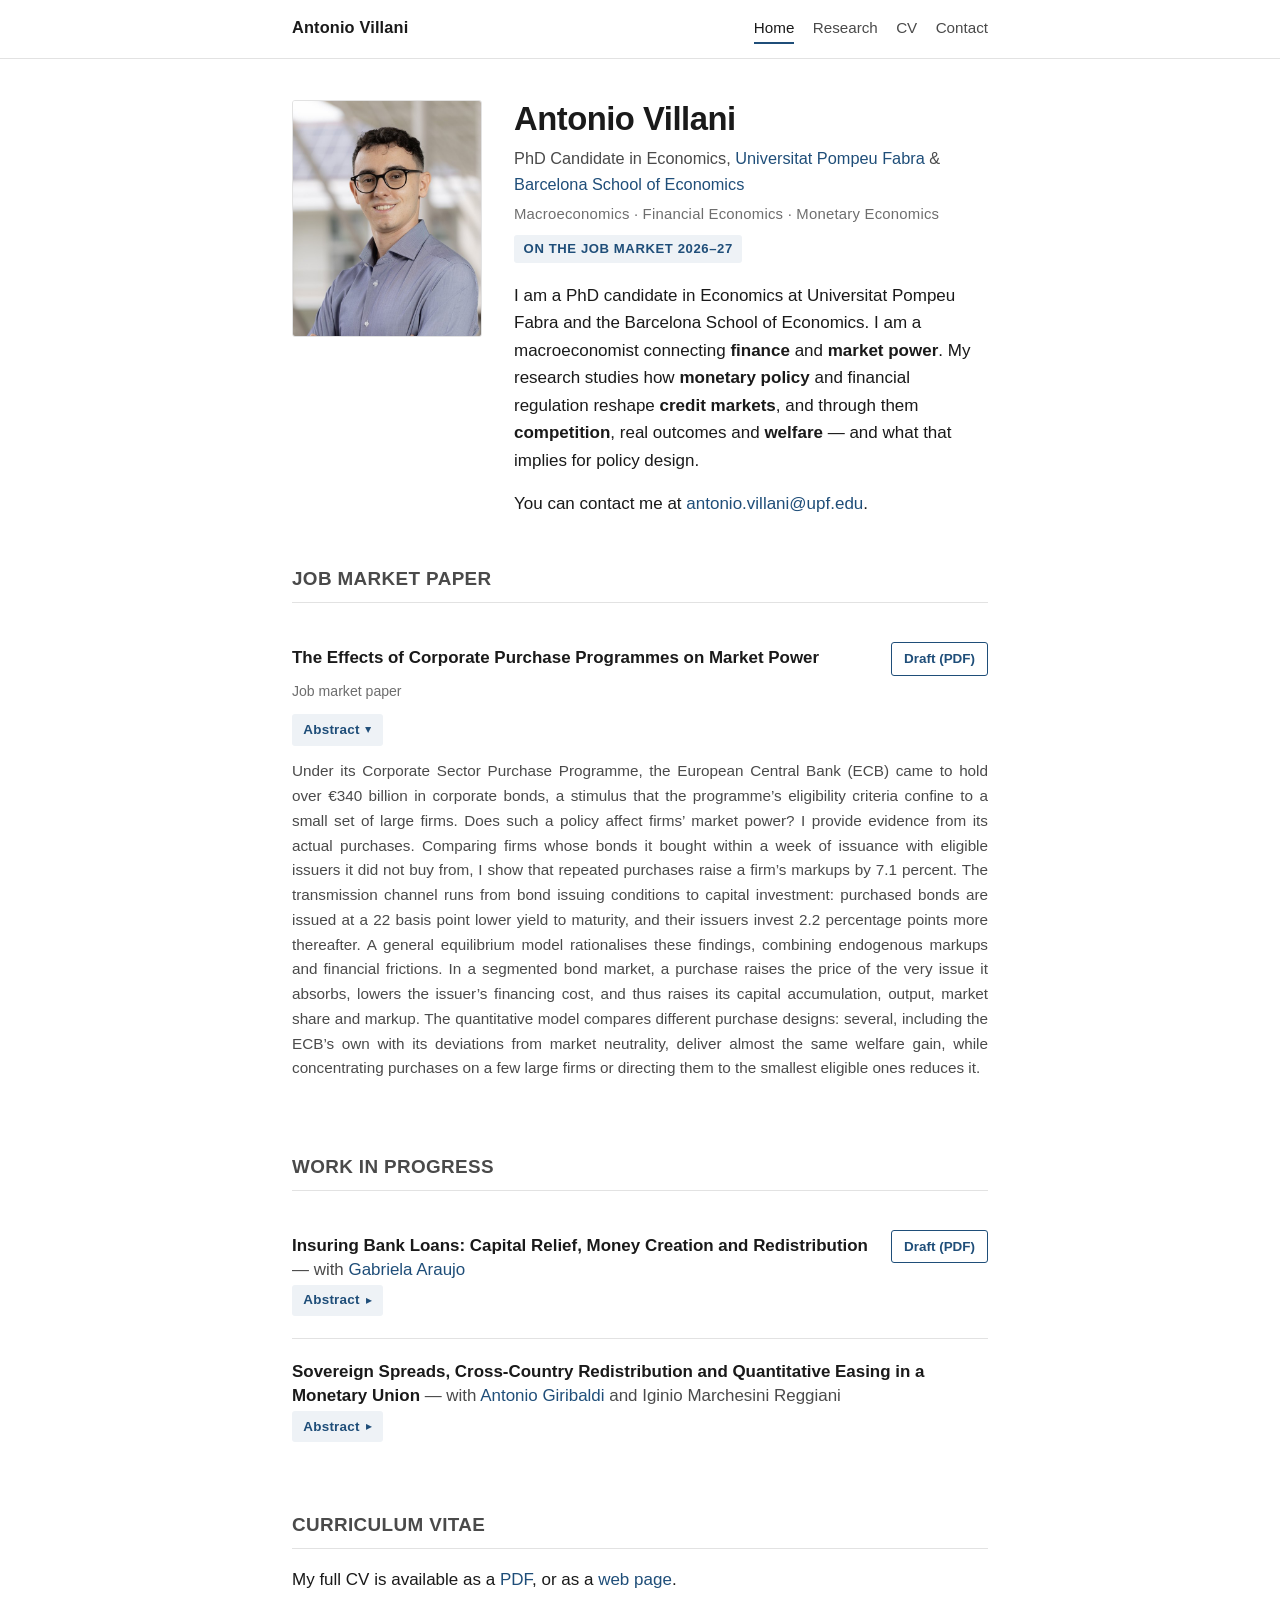
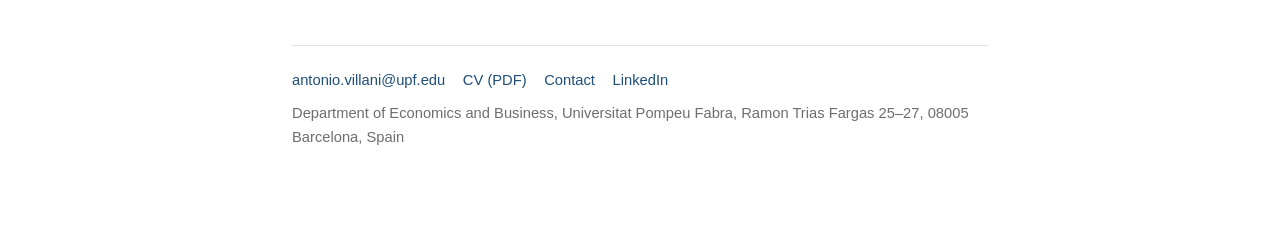
==== commit 565f790a: "Publish 2 Nov JMP draft and CV v15 JMP PDF replaced by the 2 Nov draft (103 pp). New abstract in all" ====
--- a/index.html
+++ b/index.html
@@ -74,7 +74,7 @@
     "name": "Antonio Villani",
     "url": "https://antoniovillani.eu/"
   },
-  "abstract": "Does unconventional monetary policy affect the market power of firms? I provide evidence from the European Central Bank’s (ECB) Corporate Sector Purchase Programme. Comparing firms whose bonds it bought within a week of issuance with eligible issuers it did not buy from, I show that a purchase raises a firm’s markups by 7.1 percent. The transmission channel runs from bond issuing conditions to capital investment: purchased bonds are issued at a 22 basis point lower yield to maturity, and their issuers invest 2.2 percentage points more thereafter. A general equilibrium model rationalises these findings, combining endogenous markups and financial frictions. In a segmented bond market, a purchase raises the price of the very issue it absorbs, lowers the issuer’s financing cost, and thus raises its capital accumulation, output, market share and markup. The quantitative model compares different purchase designs: several, including the ECB’s own with its deviations from market neutrality, deliver almost the same welfare gain, while concentrating purchases on a few large firms or directing them to the smallest eligible ones reduces it.",
+  "abstract": "Under its Corporate Sector Purchase Programme, the European Central Bank (ECB) came to hold over €340 billion in corporate bonds, a stimulus that the programme’s eligibility criteria confine to a small set of large firms. Does such a policy affect firms’ market power? I provide evidence from its actual purchases. Comparing firms whose bonds it bought within a week of issuance with eligible issuers it did not buy from, I show that repeated purchases raise a firm’s markups by 7.1 percent. The transmission channel runs from bond issuing conditions to capital investment: purchased bonds are issued at a 22 basis point lower yield to maturity, and their issuers invest 2.2 percentage points more thereafter. A general equilibrium model rationalises these findings, combining endogenous markups and financial frictions. In a segmented bond market, a purchase raises the price of the very issue it absorbs, lowers the issuer’s financing cost, and thus raises its capital accumulation, output, market share and markup. The quantitative model compares different purchase designs: several, including the ECB’s own with its deviations from market neutrality, deliver almost the same welfare gain, while concentrating purchases on a few large firms or directing them to the smallest eligible ones reduces it.",
   "about": [
     "Market power",
     "Markups",
@@ -91,7 +91,7 @@
   },
   "url": "https://antoniovillani.eu/files/villani_corporate_purchases_market_power.pdf",
   "encodingFormat": "application/pdf",
-  "dateModified": "2026-10-31"
+  "dateModified": "2026-11-02"
 }
 </script>
 
@@ -169,7 +169,7 @@
 
         <details class="paper-toggle" open>
           <summary>Abstract</summary>
-          <p class="paper-abstract">Does unconventional monetary policy affect the market power of firms? I provide evidence from the European Central Bank&rsquo;s (ECB) Corporate Sector Purchase Programme. Comparing firms whose bonds it bought within a week of issuance with eligible issuers it did not buy from, I show that a purchase raises a firm&rsquo;s markups by 7.1 percent. The transmission channel runs from bond issuing conditions to capital investment: purchased bonds are issued at a 22 basis point lower yield to maturity, and their issuers invest 2.2 percentage points more thereafter. A general equilibrium model rationalises these findings, combining endogenous markups and financial frictions. In a segmented bond market, a purchase raises the price of the very issue it absorbs, lowers the issuer&rsquo;s financing cost, and thus raises its capital accumulation, output, market share and markup. The quantitative model compares different purchase designs: several, including the ECB&rsquo;s own with its deviations from market neutrality, deliver almost the same welfare gain, while concentrating purchases on a few large firms or directing them to the smallest eligible ones reduces it.</p>
+          <p class="paper-abstract">Under its Corporate Sector Purchase Programme, the European Central Bank (ECB) came to hold over &euro;340 billion in corporate bonds, a stimulus that the programme&rsquo;s eligibility criteria confine to a small set of large firms. Does such a policy affect firms&rsquo; market power? I provide evidence from its actual purchases. Comparing firms whose bonds it bought within a week of issuance with eligible issuers it did not buy from, I show that repeated purchases raise a firm&rsquo;s markups by 7.1 percent. The transmission channel runs from bond issuing conditions to capital investment: purchased bonds are issued at a 22 basis point lower yield to maturity, and their issuers invest 2.2 percentage points more thereafter. A general equilibrium model rationalises these findings, combining endogenous markups and financial frictions. In a segmented bond market, a purchase raises the price of the very issue it absorbs, lowers the issuer&rsquo;s financing cost, and thus raises its capital accumulation, output, market share and markup. The quantitative model compares different purchase designs: several, including the ECB&rsquo;s own with its deviations from market neutrality, deliver almost the same welfare gain, while concentrating purchases on a few large firms or directing them to the smallest eligible ones reduces it.</p>
         </details>
       </article>
     </section>
